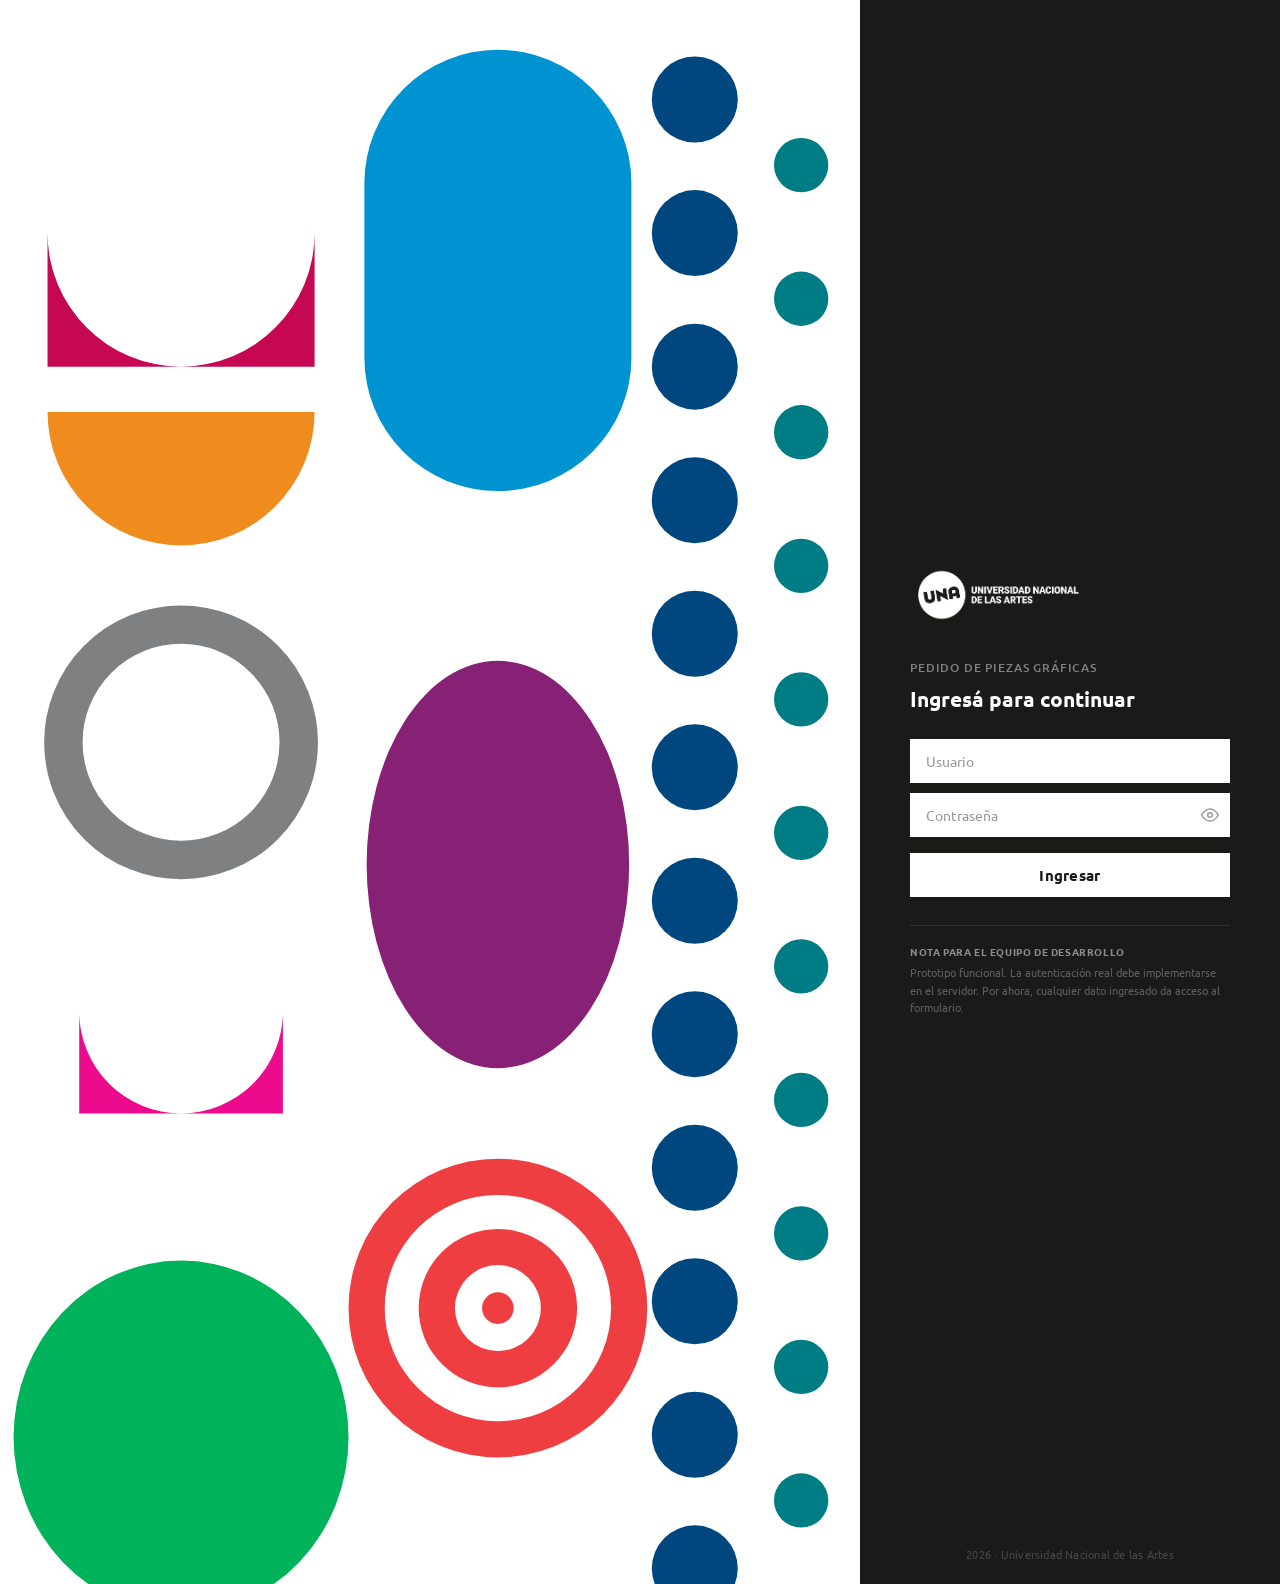
==== login.html @ 7306850f "Login: pagina de acceso con grafico SVG institucional y proteccion de sesion - login.html: layout sp" ====
<!DOCTYPE html>
<html lang="es">
<head>
  <meta charset="UTF-8">
  <meta name="viewport" content="width=device-width, initial-scale=1.0">
  <title>Acceso — Pedido de piezas gráficas · UNA</title>
  <script>
    if (sessionStorage.getItem('una_auth') === '1') {
      window.location.replace('index.html');
    }
  </script>
  <link rel="preconnect" href="https://fonts.googleapis.com">
  <link rel="preconnect" href="https://fonts.gstatic.com" crossorigin>
  <link href="https://fonts.googleapis.com/css2?family=Ubuntu:wght@300;400;500;700&display=swap" rel="stylesheet">
  <style>
    *, *::before, *::after { box-sizing: border-box; margin: 0; padding: 0; }
    body {
      font-family: 'Ubuntu', Arial, sans-serif;
      background: #1a1a18;
      min-height: 100vh;
      display: flex;
    }

    /* ── layout ── */
    .login-layout {
      display: flex;
      width: 100%;
      min-height: 100vh;
    }

    /* ── panel gráfico ── */
    .login-graphic {
      flex: 1;
      background: #ffffff;
      overflow: hidden;
      display: flex;
      align-items: stretch;
    }
    .login-graphic svg {
      width: 100%;
      height: 100%;
    }

    /* ── panel formulario ── */
    .login-panel {
      width: 420px;
      flex-shrink: 0;
      background: #1a1a18;
      display: flex;
      flex-direction: column;
      justify-content: center;
      align-items: center;
      padding: 48px 40px;
      position: relative;
    }
    .login-card {
      width: 100%;
      max-width: 320px;
    }
    .login-logo {
      height: 56px;
      width: auto;
      display: block;
      margin-bottom: 36px;
    }
    .login-system {
      font-size: 12px;
      font-weight: 500;
      color: rgba(255,255,255,0.45);
      letter-spacing: 0.07em;
      text-transform: uppercase;
      margin-bottom: 10px;
    }
    .login-title {
      font-size: 21px;
      font-weight: 700;
      color: #ffffff;
      margin-bottom: 28px;
      line-height: 1.2;
    }

    /* ── formulario ── */
    .login-form {
      display: flex;
      flex-direction: column;
      gap: 10px;
    }
    .login-field input {
      width: 100%;
      padding: 11px 14px;
      font-family: inherit;
      font-size: 14px;
      background: #ffffff;
      border: 2px solid transparent;
      color: #1a1a18;
      outline: none;
      border-radius: 0;
    }
    .login-field input:focus {
      border-color: #ffffff;
    }
    .login-field input::placeholder {
      color: #999;
    }
    .login-field-password {
      position: relative;
    }
    .login-field-password input {
      padding-right: 42px;
    }
    .btn-eye {
      position: absolute;
      right: 0;
      top: 0;
      height: 100%;
      width: 40px;
      background: transparent;
      border: none;
      cursor: pointer;
      display: flex;
      align-items: center;
      justify-content: center;
      color: #999;
      padding: 0;
    }
    .btn-eye:hover { color: #555; }
    .btn-eye svg { display: block; }
    .btn-ingresar {
      width: 100%;
      padding: 12px;
      background: #ffffff;
      color: #1a1a18;
      border: none;
      font-family: inherit;
      font-size: 15px;
      font-weight: 700;
      cursor: pointer;
      margin-top: 6px;
      letter-spacing: 0.02em;
      transition: opacity 0.15s;
      border-radius: 0;
    }
    .btn-ingresar:hover { opacity: 0.87; }
    .btn-ingresar:active { opacity: 0.75; }

    /* ── nota dev ── */
    .login-dev-note {
      margin-top: 28px;
      font-size: 11px;
      color: rgba(255,255,255,0.3);
      line-height: 1.6;
      border-top: 1px solid rgba(255,255,255,0.1);
      padding-top: 18px;
    }
    .login-dev-note strong {
      color: rgba(255,255,255,0.5);
      display: block;
      margin-bottom: 4px;
      font-size: 10px;
      letter-spacing: 0.06em;
      text-transform: uppercase;
    }

    /* ── pie ── */
    .login-footer {
      position: absolute;
      bottom: 22px;
      font-size: 11px;
      color: rgba(255,255,255,0.2);
      letter-spacing: 0.02em;
    }

    /* ── mobile ── */
    @media (max-width: 640px) {
      .login-graphic { display: none; }
      .login-panel {
        width: 100%;
        padding: 48px 28px;
      }
    }
  </style>
</head>
<body>

<div class="login-layout">

  <!-- Gráfico decorativo SVG con paleta institucional UNA -->
  <div class="login-graphic">
    <svg viewBox="0 0 380 700" xmlns="http://www.w3.org/2000/svg"
         width="100%" height="100%" preserveAspectRatio="xMidYMid meet">
      <rect width="380" height="700" fill="#ffffff"/>

      <!-- Columna 1 -->
      <!-- Arco crimson ∩ (AA · Audiovisuales) -->
      <path d="M21,162 L21,103 A59,59 0 0,0 139,103 L139,162 Z" fill="#C60751"/>
      <!-- Bowl naranja ∪ (AD · Dramáticas) -->
      <path d="M21,182 L139,182 A59,59 0 0,1 21,182 Z" fill="#F08B1D"/>
      <!-- Aro gris (FD · Formación Docente) -->
      <circle cx="80" cy="328" r="52" fill="none" stroke="#7E8082" stroke-width="17"/>
      <!-- Domo magenta ∩ (AM · Movimiento) -->
      <path d="M35,492 L35,447 A45,45 0 0,0 125,447 L125,492 Z" fill="#EC0B8D"/>
      <!-- Blob verde (AV · Visuales) -->
      <ellipse cx="80" cy="635" rx="74" ry="78" fill="#00B25A"/>

      <!-- Columna 2 -->
      <!-- Píldora azul (MS · Musicales) -->
      <rect x="161" y="22" width="118" height="195" rx="59" fill="#0093D1"/>
      <!-- Óvalo púrpura (CA · Crítica) -->
      <ellipse cx="220" cy="382" rx="58" ry="90" fill="#872175"/>
      <!-- Círculos concéntricos / blanco (Folklore → EF3E42) -->
      <circle cx="220" cy="578" r="66" fill="#EF3E42"/>
      <circle cx="220" cy="578" r="50" fill="#ffffff"/>
      <circle cx="220" cy="578" r="35" fill="#EF3E42"/>
      <circle cx="220" cy="578" r="19" fill="#ffffff"/>
      <circle cx="220" cy="578" r="7"  fill="#EF3E42"/>

      <!-- Columna 3: puntos navy (Rectorado) -->
      <circle cx="307" cy="44"  r="19" fill="#00467F"/>
      <circle cx="307" cy="103" r="19" fill="#00467F"/>
      <circle cx="307" cy="162" r="19" fill="#00467F"/>
      <circle cx="307" cy="221" r="19" fill="#00467F"/>
      <circle cx="307" cy="280" r="19" fill="#00467F"/>
      <circle cx="307" cy="339" r="19" fill="#00467F"/>
      <circle cx="307" cy="398" r="19" fill="#00467F"/>
      <circle cx="307" cy="457" r="19" fill="#00467F"/>
      <circle cx="307" cy="516" r="19" fill="#00467F"/>
      <circle cx="307" cy="575" r="19" fill="#00467F"/>
      <circle cx="307" cy="634" r="19" fill="#00467F"/>
      <circle cx="307" cy="693" r="19" fill="#00467F"/>

      <!-- Columna 3: puntos teal (MM · Multimediales) -->
      <circle cx="354" cy="73"  r="12" fill="#007C85"/>
      <circle cx="354" cy="132" r="12" fill="#007C85"/>
      <circle cx="354" cy="191" r="12" fill="#007C85"/>
      <circle cx="354" cy="250" r="12" fill="#007C85"/>
      <circle cx="354" cy="309" r="12" fill="#007C85"/>
      <circle cx="354" cy="368" r="12" fill="#007C85"/>
      <circle cx="354" cy="427" r="12" fill="#007C85"/>
      <circle cx="354" cy="486" r="12" fill="#007C85"/>
      <circle cx="354" cy="545" r="12" fill="#007C85"/>
      <circle cx="354" cy="604" r="12" fill="#007C85"/>
      <circle cx="354" cy="663" r="12" fill="#007C85"/>
    </svg>
  </div>

  <!-- Panel de acceso -->
  <div class="login-panel">
    <div class="login-card">
      <img src="assets/img/2022-una-re-logo-circular-blanco.png" alt="Logo UNA" class="login-logo">
      <p class="login-system">Pedido de piezas gráficas</p>
      <h1 class="login-title">Ingresá para continuar</h1>
      <form class="login-form" onsubmit="handleLogin(event)">
        <div class="login-field">
          <input type="text" id="usuario" placeholder="Usuario" autocomplete="username">
        </div>
        <div class="login-field login-field-password">
          <input type="password" id="contrasena" placeholder="Contraseña" autocomplete="current-password">
          <button type="button" class="btn-eye" onclick="togglePassword()" aria-label="Mostrar contraseña">
            <svg id="eye-icon" xmlns="http://www.w3.org/2000/svg" width="18" height="18" viewBox="0 0 24 24" fill="none" stroke="currentColor" stroke-width="2" stroke-linecap="round" stroke-linejoin="round">
              <path d="M1 12s4-8 11-8 11 8 11 8-4 8-11 8-11-8-11-8z"/>
              <circle cx="12" cy="12" r="3"/>
            </svg>
          </button>
        </div>
        <button type="submit" class="btn-ingresar">Ingresar</button>
      </form>
      <div class="login-dev-note">
        <strong>Nota para el equipo de desarrollo</strong>
        Prototipo funcional. La autenticación real debe implementarse en el servidor. Por ahora, cualquier dato ingresado da acceso al formulario.
      </div>
    </div>
    <span class="login-footer">2026 · Universidad Nacional de las Artes</span>
  </div>

</div>

<script>
  function togglePassword() {
    var input = document.getElementById('contrasena');
    var icon  = document.getElementById('eye-icon');
    var showing = input.type === 'text';
    input.type = showing ? 'password' : 'text';
    icon.innerHTML = showing
      ? '<path d="M1 12s4-8 11-8 11 8 11 8-4 8-11 8-11-8-11-8z"/><circle cx="12" cy="12" r="3"/>'
      : '<path d="M17.94 17.94A10.07 10.07 0 0 1 12 20c-7 0-11-8-11-8a18.45 18.45 0 0 1 5.06-5.94"/>'
        + '<path d="M9.9 4.24A9.12 9.12 0 0 1 12 4c7 0 11 8 11 8a18.5 18.5 0 0 1-2.16 3.19"/>'
        + '<line x1="1" y1="1" x2="23" y2="23"/>';
  }

  function handleLogin(e) {
    e.preventDefault();
    sessionStorage.setItem('una_auth', '1');
    window.location.href = 'index.html';
  }
</script>
</body>
</html>
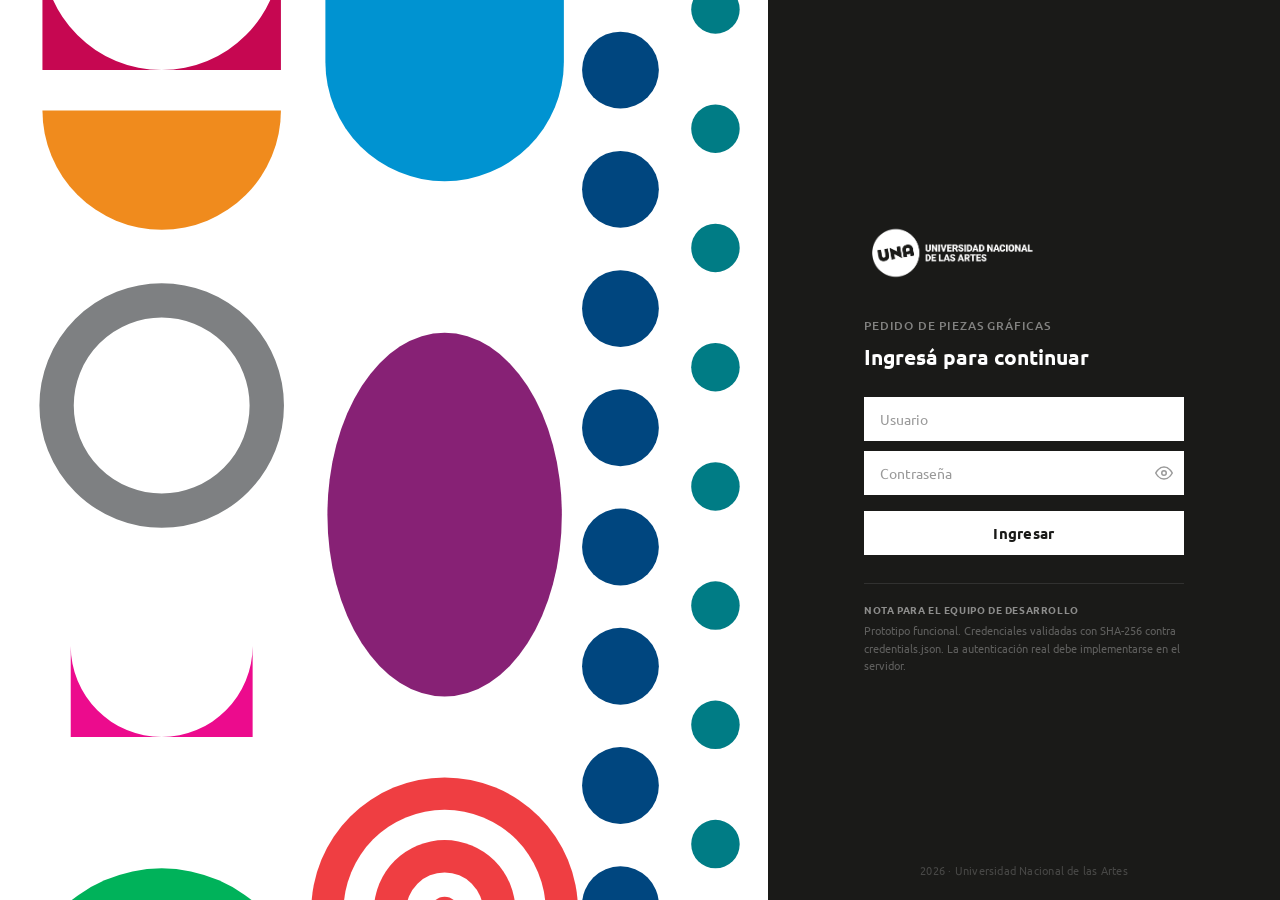
==== commit 6ccee263: "Credenciales SHA-256, banner UUAA, ID de pedido, botones de output y fix edición - Sistema de login " ====
--- a/login.html
+++ b/login.html
@@ -3,7 +3,11 @@
 <head>
   <meta charset="UTF-8">
   <meta name="viewport" content="width=device-width, initial-scale=1.0">
+  <meta http-equiv="Cache-Control" content="no-cache, no-store, must-revalidate">
+  <meta http-equiv="Pragma" content="no-cache">
+  <meta http-equiv="Expires" content="0">
   <title>Acceso — Pedido de piezas gráficas · UNA</title>
+  <link rel="icon" type="image/svg+xml" href="assets/img/favicon-una.svg">
   <script>
     if (sessionStorage.getItem('una_auth') === '1') {
       window.location.replace('index.html');
@@ -17,7 +21,7 @@
     body {
       font-family: 'Ubuntu', Arial, sans-serif;
       background: #1a1a18;
-      min-height: 100vh;
+      height: 100vh;
       display: flex;
     }
 
@@ -25,12 +29,12 @@
     .login-layout {
       display: flex;
       width: 100%;
-      min-height: 100vh;
+      height: 100%;
     }
 
     /* ── panel gráfico ── */
     .login-graphic {
-      flex: 1;
+      flex: 0 0 60%;
       background: #ffffff;
       overflow: hidden;
       display: flex;
@@ -43,8 +47,8 @@
 
     /* ── panel formulario ── */
     .login-panel {
-      width: 420px;
-      flex-shrink: 0;
+      flex: 0 0 40%;
+      min-width: 0;
       background: #1a1a18;
       display: flex;
       flex-direction: column;
@@ -143,6 +147,15 @@
     .btn-ingresar:hover { opacity: 0.87; }
     .btn-ingresar:active { opacity: 0.75; }
 
+    /* ── error ── */
+    .login-error {
+      font-size: 12px;
+      color: #ff6b6b;
+      margin-top: 8px;
+      display: none;
+    }
+    .login-error.visible { display: block; }
+
     /* ── nota dev ── */
     .login-dev-note {
       margin-top: 28px;
@@ -187,7 +200,7 @@
   <!-- Gráfico decorativo SVG con paleta institucional UNA -->
   <div class="login-graphic">
     <svg viewBox="0 0 380 700" xmlns="http://www.w3.org/2000/svg"
-         width="100%" height="100%" preserveAspectRatio="xMidYMid meet">
+         width="100%" height="100%" preserveAspectRatio="xMidYMid slice">
       <rect width="380" height="700" fill="#ffffff"/>
 
       <!-- Columna 1 -->
@@ -262,11 +275,12 @@
             </svg>
           </button>
         </div>
-        <button type="submit" class="btn-ingresar">Ingresar</button>
+        <button type="submit" class="btn-ingresar" id="btn-ingresar">Ingresar</button>
+        <p class="login-error" id="login-error">Usuario o contraseña incorrectos.</p>
       </form>
       <div class="login-dev-note">
         <strong>Nota para el equipo de desarrollo</strong>
-        Prototipo funcional. La autenticación real debe implementarse en el servidor. Por ahora, cualquier dato ingresado da acceso al formulario.
+        Prototipo funcional. Credenciales validadas con SHA-256 contra credentials.json. La autenticación real debe implementarse en el servidor.
       </div>
     </div>
     <span class="login-footer">2026 · Universidad Nacional de las Artes</span>
@@ -287,10 +301,42 @@
         + '<line x1="1" y1="1" x2="23" y2="23"/>';
   }
 
-  function handleLogin(e) {
+  async function sha256(text) {
+    const buffer = await crypto.subtle.digest('SHA-256', new TextEncoder().encode(text));
+    return Array.from(new Uint8Array(buffer)).map(b => b.toString(16).padStart(2, '0')).join('');
+  }
+
+  async function handleLogin(e) {
     e.preventDefault();
-    sessionStorage.setItem('una_auth', '1');
-    window.location.href = 'index.html';
+    const usuario   = document.getElementById('usuario').value.trim().toLowerCase();
+    const password  = document.getElementById('contrasena').value;
+    const errorEl   = document.getElementById('login-error');
+    const btnEl     = document.getElementById('btn-ingresar');
+
+    errorEl.classList.remove('visible');
+    btnEl.disabled = true;
+    btnEl.textContent = 'Verificando…';
+
+    try {
+      const creds = await fetch('credentials.json').then(r => r.json());
+      const hash  = await sha256(password);
+      const match = creds.find(c => c.usuario === usuario && c.hash === hash);
+
+      if (match) {
+        sessionStorage.setItem('una_auth', '1');
+        sessionStorage.setItem('una_ua', usuario);
+        window.location.href = 'index.html';
+      } else {
+        errorEl.classList.add('visible');
+        btnEl.disabled = false;
+        btnEl.textContent = 'Ingresar';
+      }
+    } catch {
+      errorEl.textContent = 'Error al cargar las credenciales.';
+      errorEl.classList.add('visible');
+      btnEl.disabled = false;
+      btnEl.textContent = 'Ingresar';
+    }
   }
 </script>
 </body>
